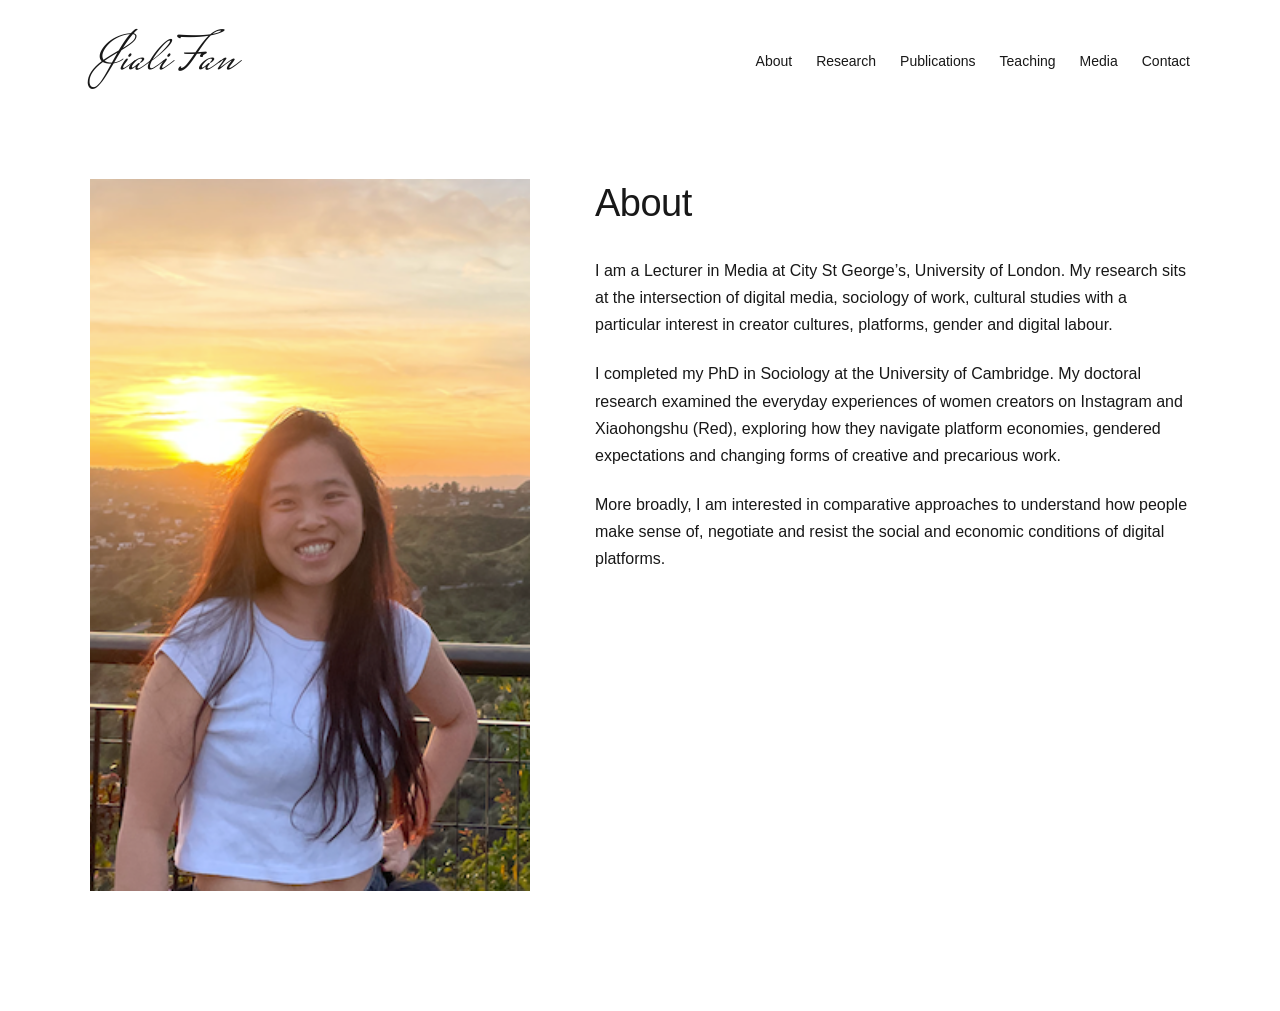
==== index.html @ 05d1b889 "Update index.html" ====
<!DOCTYPE html>
<html lang="en">
<head>
  <meta charset="UTF-8">
  <meta name="viewport" content="width=device-width, initial-scale=1.0">
  <title>Jiali Fan</title>
  <link rel="preconnect" href="https://fonts.googleapis.com">
<link rel="preconnect" href="https://fonts.gstatic.com" crossorigin>
<link href="https://fonts.googleapis.com/css2?family=Mrs+Saint+Delafield&display=swap" rel="stylesheet">
<link rel="stylesheet" href="styles.css">
</head>

<body>

   <header class="site-header">
    <a class="site-name" href="index.html">Jiali Fan</a>

    <nav>
      <a href="index.html">About</a>
      <a href="research.html">Research</a>
      <a href="publications.html">Publications</a>
      <a href="teaching.html">Teaching</a>
      <a href="media.html">Media</a>
      <a href="contact.html">Contact</a>
    </nav>
  </header>

  <main class="about-page">

  <section class="about-layout">

    <div class="about-photo">
      <img src="portrait.png" alt="Portrait of Jiali Fan">
    </div>

    <div class="about-text">

      <h1>About</h1>

      <p>
        I am a Lecturer in Media at City St George’s, University of London.
        My research sits at the intersection of digital media, sociology of work, cultural studies
        with a particular interest in creator cultures, platforms, gender and
        digital labour.
      </p>

      <p>
        I completed my PhD in Sociology at the University of Cambridge. My
        doctoral research examined the everyday experiences of women creators
        on Instagram and Xiaohongshu (Red), exploring how they navigate
        platform economies, gendered expectations and
        changing forms of creative and precarious work. 
      </p>

      <p>
        More broadly, I am interested in comparative approaches to understand how people make sense of, negotiate and
       resist the social and economic conditions of digital platforms.
      </p>


    </div>

  </section>

</main>

</body>
</html>
---- styles.css ----
@import url('https://fonts.googleapis.com/css2?family=Mrs+Saint+Delafield&display=swap');
* {
  box-sizing: border-box;
}

html {
  scroll-behavior: smooth;
}

body {
  margin: 0;
  background: #ffffff;
  color: #181818;
  font-family: "Helvetica Neue", Helvetica, Arial, sans-serif;
  font-size: 17px;
  line-height: 1.65;
}

.site-header {
  max-width: 1180px;
  margin: 0 auto;
  padding: 36px 40px 26px;
  display: flex;
  justify-content: space-between;
  align-items: center;
  gap: 40px;
}

.site-name {
  font-family: "Mrs Saint Delafield", cursive;
  font-size: 52px;
  font-style: normal;
  font-weight: 400;
  line-height: 1;
  text-decoration: none;
  color: #181818;
  white-space: nowrap;
}

nav {
  display: flex;
  gap: 24px;
  flex-wrap: wrap;
  justify-content: flex-end;
}

nav a {
  color: #181818;
  text-decoration: none;
  font-size: 14px;
}

nav a:hover {
  text-decoration: underline;
}
nav a {
  color: #181818;
  text-decoration: none;
  font-size: 14px;
}

nav a:hover {
  text-decoration: underline;
}

main {
  max-width: 1180px;
  margin: 0 auto;
  padding: 50px 40px 120px;
}

section {
  display: grid;
  grid-template-columns: 220px 1fr;
  gap: 60px;
  padding: 60px 0 80px;
  border-top: 1px solid #d8d8d8;
}

section h2 {
  margin: 0;
  font-size: 13px;
  font-weight: 500;
  text-transform: uppercase;
  letter-spacing: 1.3px;
}

section p {
  margin: 0;
  max-width: 720px;
  font-size: 20px;
  line-height: 1.6;
}

#about {
  padding-top: 90px;
}

#about p {
  font-size: 30px;
  line-height: 1.4;
  letter-spacing: -0.5px;
  max-width: 850px;
}

a {
  color: inherit;
}

@media (max-width: 750px) {
  header {
    padding: 30px 22px 20px;
    display: block;
  }

  header h1 {
    margin-bottom: 20px;
  }

  nav {
    gap: 14px 18px;
  }

  main {
    padding: 35px 22px 80px;
  }

  section {
    grid-template-columns: 1fr;
    gap: 25px;
    padding: 45px 0 60px;
  }

  #about {
    padding-top: 55px;
  }

  #about p {
    font-size: 25px;
  }

  section p {
    font-size: 18px;
  }
}
/* ABOUT / HOME PAGE */

.about-page {
  max-width: 1180px;
  margin: 0 auto;
  padding: 65px 40px 120px;
}

.about-layout {
  display: grid;
  grid-template-columns: 420px minmax(0, 1fr);
  gap: 70px;
  align-items: start;
  padding: 0;
  border-top: none;
}

.about-photo {
  width: 100%;
}

.about-photo img {
  width: 100%;
  height: auto;
  display: block;
}

.about-text {
  padding-top: 5px;
}

.about-text h1 {
  margin: 0 0 32px;
  font-size: 38px;
  line-height: 1;
  font-weight: 400;
  letter-spacing: -0.5px;
}

.about-text p {
  max-width: 620px;
  margin: 0 0 22px;
  font-size: 16px;
  line-height: 1.7;
}

.research-interests {
  margin-top: 48px;
  padding-top: 24px;
  border-top: 1px solid #d8d8d8;
}

.research-interests h2 {
  margin: 0 0 14px;
  font-size: 12px;
  font-weight: 500;
  text-transform: uppercase;
  letter-spacing: 1.4px;
}

.research-interests p {
  margin: 0;
  font-size: 15px;
  line-height: 1.7;
}


/* MOBILE */

@media (max-width: 800px) {

  .about-page {
    padding: 40px 22px 80px;
  }

  .about-layout {
    grid-template-columns: 1fr;
    gap: 42px;
  }

  .about-text h1 {
    font-size: 38px;
  }

  .about-text p {
    font-size: 16px;
  }
}
/* FINAL ABOUT PAGE LAYOUT */

.about-page .about-layout {
  display: grid !important;
  grid-template-columns: 40% 1fr !important;
  gap: 65px !important;
  align-items: start !important;
  padding: 0 !important;
  border: none !important;
}

.about-page .about-photo {
  width: 100% !important;
}

.about-page .about-photo img {
  width: 100% !important;
  max-width: none !important;
  height: auto !important;
  display: block !important;
}

.about-page .about-text {
  padding: 0 !important;
}

.about-page .about-text h1 {
  margin: 4px 0 32px !important;
  font-size: 38px !important;
  font-weight: 400 !important;
  line-height: 1.1 !important;
}

.about-page .about-text p {
  max-width: 600px !important;
  margin: 0 0 22px !important;
  font-size: 16px !important;
  line-height: 1.7 !important;
}
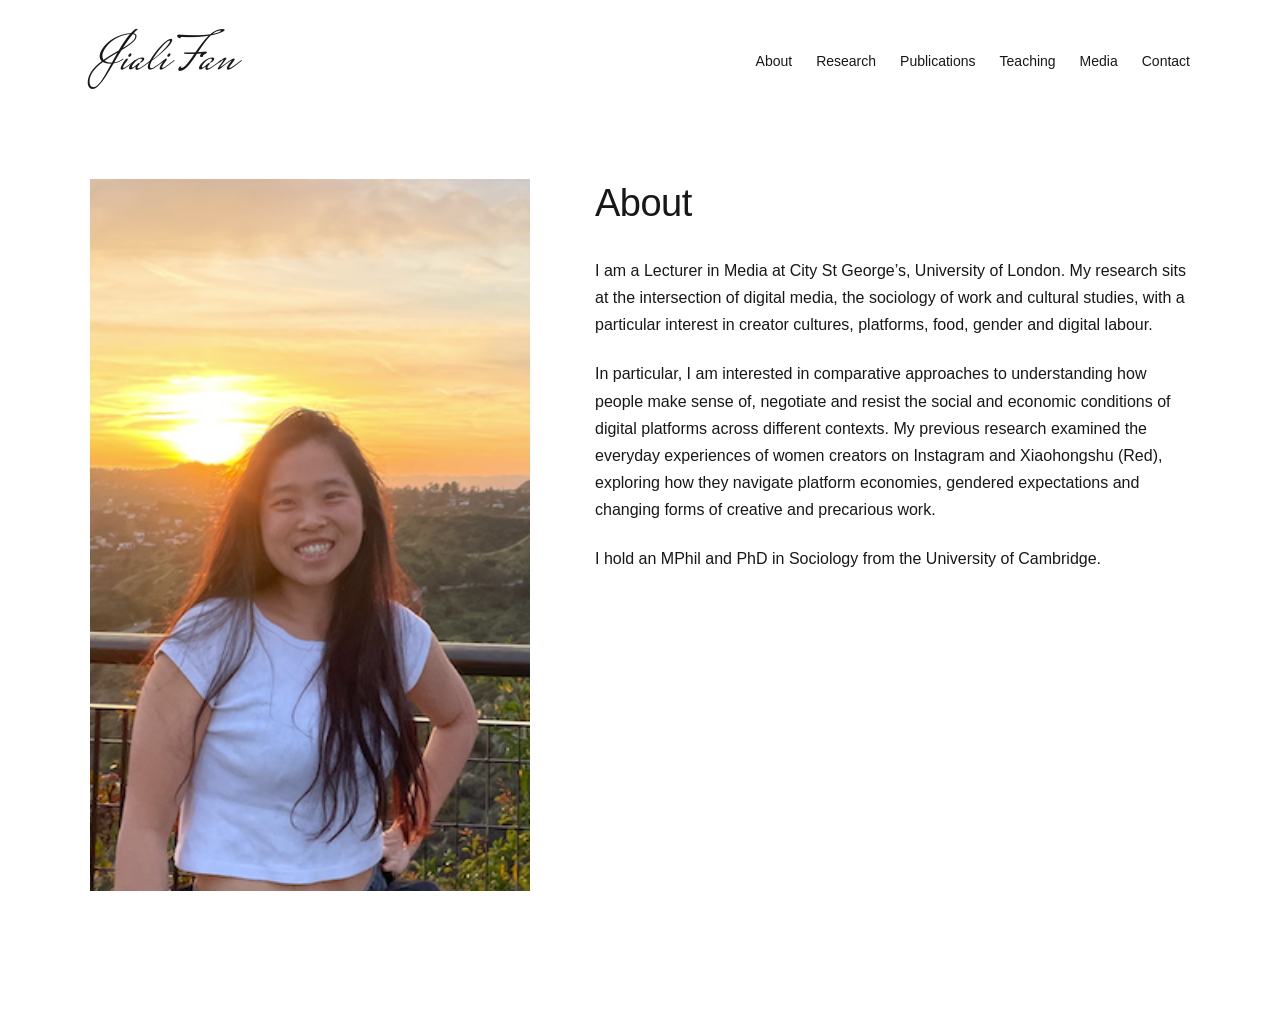
==== commit e2214be8: "Update index.html" ====
--- a/index.html
+++ b/index.html
@@ -39,22 +39,20 @@
 
       <p>
         I am a Lecturer in Media at City St George’s, University of London.
-        My research sits at the intersection of digital media, sociology of work, cultural studies
-        with a particular interest in creator cultures, platforms, gender and
+        My research sits at the intersection of digital media, the sociology of work and cultural studies,
+        with a particular interest in creator cultures, platforms, food, gender and
         digital labour.
       </p>
 
       <p>
-        I completed my PhD in Sociology at the University of Cambridge. My
-        doctoral research examined the everyday experiences of women creators
+        In particular, I am interested in comparative approaches to understanding how people make sense of, negotiate and
+       resist the social and economic conditions of digital platforms across different contexts. My previous research examined the everyday experiences of women creators
         on Instagram and Xiaohongshu (Red), exploring how they navigate
-        platform economies, gendered expectations and
-        changing forms of creative and precarious work. 
+        platform economies, gendered expectations and changing forms of creative and precarious work. 
       </p>
 
       <p>
-        More broadly, I am interested in comparative approaches to understand how people make sense of, negotiate and
-       resist the social and economic conditions of digital platforms.
+        I hold an MPhil and PhD in Sociology from the University of Cambridge.
       </p>
 
 
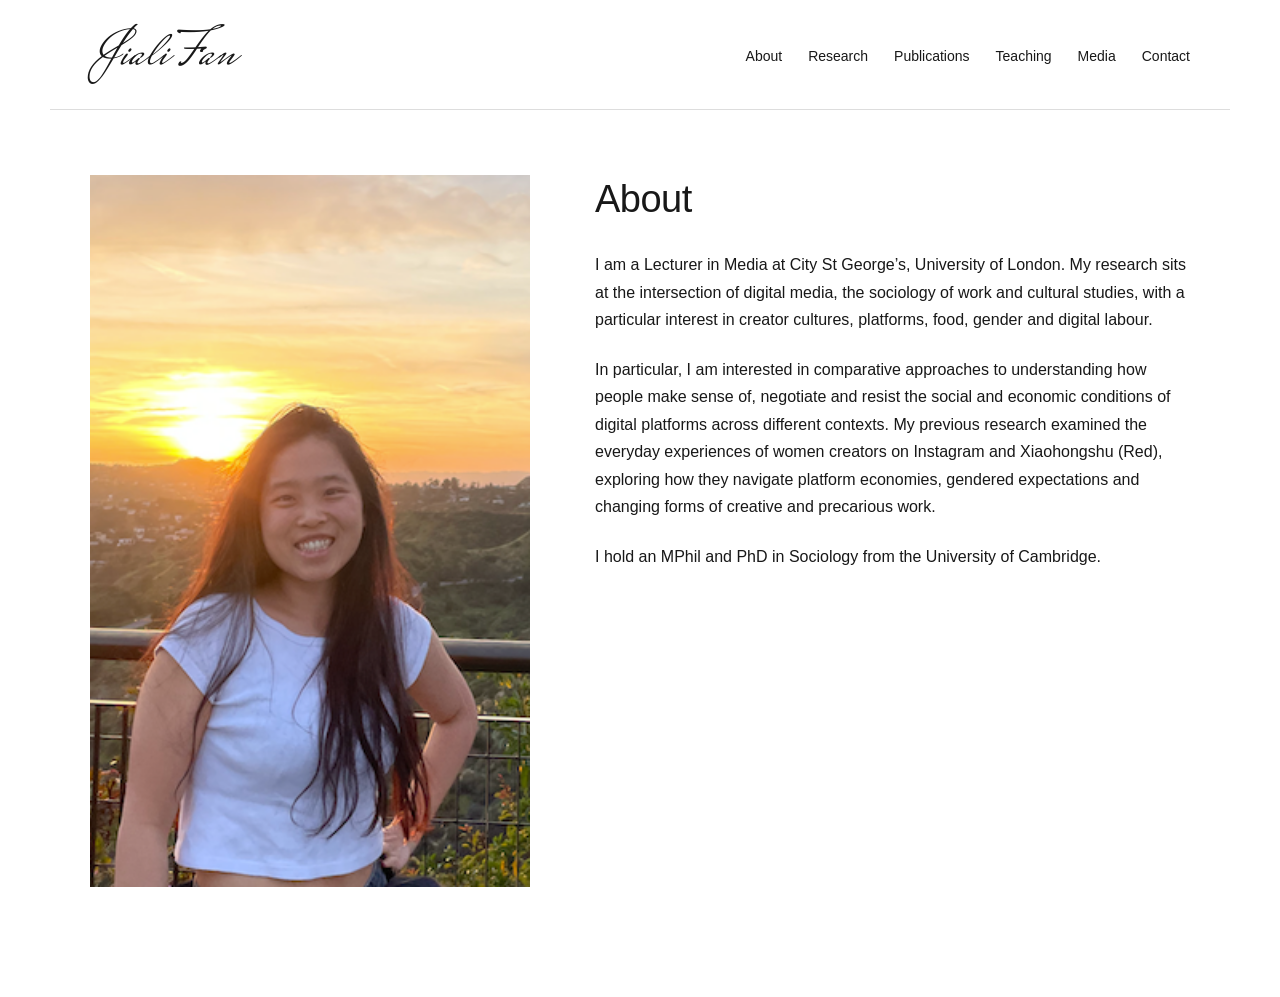
==== commit cde24f6d: "Update index.html" ====
--- a/index.html
+++ b/index.html
@@ -16,7 +16,7 @@
     <a class="site-name" href="index.html">Jiali Fan</a>
 
     <nav>
-      <a href="index.html">About</a>
+      <a href="index.html" class="active">About</a>
       <a href="research.html">Research</a>
       <a href="publications.html">Publications</a>
       <a href="teaching.html">Teaching</a>
--- a/styles.css
+++ b/styles.css
@@ -1,4 +1,9 @@
 @import url('https://fonts.googleapis.com/css2?family=Mrs+Saint+Delafield&display=swap');
+
+/* =========================
+   GLOBAL
+========================= */
+
 * {
   box-sizing: border-box;
 }
@@ -12,18 +17,30 @@
   background: #ffffff;
   color: #181818;
   font-family: "Helvetica Neue", Helvetica, Arial, sans-serif;
-  font-size: 17px;
-  line-height: 1.65;
-}
+  font-size: 16px;
+  line-height: 1.6;
+}
+
+a {
+  color: inherit;
+}
+
+
+/* =========================
+   HEADER
+========================= */
 
 .site-header {
   max-width: 1180px;
   margin: 0 auto;
-  padding: 36px 40px 26px;
+  padding: 28px 40px 24px;
+
   display: flex;
   justify-content: space-between;
   align-items: center;
   gap: 40px;
+
+  border-bottom: 1px solid #dddddd;
 }
 
 .site-name {
@@ -31,137 +48,44 @@
   font-size: 52px;
   font-style: normal;
   font-weight: 400;
-  line-height: 1;
+  line-height: 1.1;
+
   text-decoration: none;
-  color: #181818;
   white-space: nowrap;
 }
 
 nav {
   display: flex;
-  gap: 24px;
+  align-items: center;
+  gap: 26px;
   flex-wrap: wrap;
-  justify-content: flex-end;
 }
 
 nav a {
-  color: #181818;
+  font-size: 14px;
   text-decoration: none;
-  font-size: 14px;
 }
 
 nav a:hover {
   text-decoration: underline;
 }
-nav a {
-  color: #181818;
-  text-decoration: none;
-  font-size: 14px;
-}
-
-nav a:hover {
-  text-decoration: underline;
-}
-
-main {
-  max-width: 1180px;
-  margin: 0 auto;
-  padding: 50px 40px 120px;
-}
-
-section {
-  display: grid;
-  grid-template-columns: 220px 1fr;
-  gap: 60px;
-  padding: 60px 0 80px;
-  border-top: 1px solid #d8d8d8;
-}
-
-section h2 {
-  margin: 0;
-  font-size: 13px;
-  font-weight: 500;
-  text-transform: uppercase;
-  letter-spacing: 1.3px;
-}
-
-section p {
-  margin: 0;
-  max-width: 720px;
-  font-size: 20px;
-  line-height: 1.6;
-}
-
-#about {
-  padding-top: 90px;
-}
-
-#about p {
-  font-size: 30px;
-  line-height: 1.4;
-  letter-spacing: -0.5px;
-  max-width: 850px;
-}
-
-a {
-  color: inherit;
-}
-
-@media (max-width: 750px) {
-  header {
-    padding: 30px 22px 20px;
-    display: block;
-  }
-
-  header h1 {
-    margin-bottom: 20px;
-  }
-
-  nav {
-    gap: 14px 18px;
-  }
-
-  main {
-    padding: 35px 22px 80px;
-  }
-
-  section {
-    grid-template-columns: 1fr;
-    gap: 25px;
-    padding: 45px 0 60px;
-  }
-
-  #about {
-    padding-top: 55px;
-  }
-
-  #about p {
-    font-size: 25px;
-  }
-
-  section p {
-    font-size: 18px;
-  }
-}
-/* ABOUT / HOME PAGE */
+
+
+/* =========================
+   ABOUT / HOME
+========================= */
 
 .about-page {
   max-width: 1180px;
   margin: 0 auto;
-  padding: 65px 40px 120px;
+  padding: 65px 40px 110px;
 }
 
 .about-layout {
   display: grid;
-  grid-template-columns: 420px minmax(0, 1fr);
-  gap: 70px;
+  grid-template-columns: 40% 1fr;
+  gap: 65px;
   align-items: start;
-  padding: 0;
-  border-top: none;
-}
-
-.about-photo {
-  width: 100%;
 }
 
 .about-photo img {
@@ -171,42 +95,338 @@
 }
 
 .about-text {
-  padding-top: 5px;
+  padding-top: 4px;
 }
 
 .about-text h1 {
-  margin: 0 0 32px;
+  margin: 0 0 30px;
+
   font-size: 38px;
-  line-height: 1;
-  font-weight: 400;
+  font-weight: 400;
+  line-height: 1.1;
   letter-spacing: -0.5px;
 }
 
 .about-text p {
-  max-width: 620px;
+  max-width: 610px;
   margin: 0 0 22px;
+
   font-size: 16px;
-  line-height: 1.7;
-}
-
-.research-interests {
-  margin-top: 48px;
-  padding-top: 24px;
-  border-top: 1px solid #d8d8d8;
-}
-
-.research-interests h2 {
-  margin: 0 0 14px;
-  font-size: 12px;
-  font-weight: 500;
-  text-transform: uppercase;
-  letter-spacing: 1.4px;
-}
-
-.research-interests p {
-  margin: 0;
+  line-height: 1.72;
+}
+
+
+/* =========================
+   RESEARCH
+========================= */
+
+.research-page {
+  max-width: 1180px;
+  margin: 0 auto;
+  padding: 65px 40px 110px;
+}
+.research-page-title {
+  margin: 0 0 36px;
+  font-family: Georgia, "Times New Roman", serif;
+  font-size: 34px;
+  font-weight: 400;
+  line-height: 1.15;
+  letter-spacing: -0.5px;
+}
+
+.research-grid {
+  display: grid;
+  grid-template-columns: repeat(2, 1fr);
+  gap: 22px;
+}
+
+.research-card {
+  min-height: 300px;
+  padding: 34px 36px;
+
+  background: #f7f6f2;
+  border: none;
+
+  position: relative;
+
+  display: flex;
+  flex-direction: column;
+
+  transition: background 0.2s ease;
+}
+
+.research-card:hover {
+  background: #f1efe9;
+}
+
+.research-card h2 {
+  margin: 0;
+  padding-right: 0;
+
+  max-width: 360px;
+
+  font-family: Georgia, "Times New Roman", serif;
+  font-size: 27px;
+  font-weight: 400;
+  line-height: 1.18;
+  letter-spacing: -0.4px;
+}
+
+.research-card p {
+  margin: auto 0 0;
+  max-width: 420px;
+
+  font-size: 14px;
+  line-height: 1.72;
+  color: #444444;
+}
+
+
+/* =========================
+   MOBILE
+========================= */
+
+@media (max-width: 800px) {
+
+  .site-header {
+    padding: 24px 22px 20px;
+    display: block;
+  }
+
+  .site-name {
+    display: inline-block;
+    margin-bottom: 18px;
+    font-size: 46px;
+  }
+
+  nav {
+    gap: 12px 18px;
+  }
+
+  .about-page,
+  .research-page {
+    padding: 42px 22px 80px;
+  }
+
+  .about-layout {
+    grid-template-columns: 1fr;
+    gap: 38px;
+  }
+
+  .about-text h1 {
+    font-size: 34px;
+  }
+
+  .research-grid {
+    grid-template-columns: 1fr;
+    gap: 18px;
+  }
+
+  .research-card {
+    min-height: 260px;
+    padding: 30px;
+  }
+
+  .research-card h2 {
+    font-size: 24px;
+    padding-right: 0;
+  }
+
+  .research-card::after {
+    top: 31px;
+    right: 30px;
+  }
+}
+/* =========================
+   PUBLICATIONS
+========================= */
+
+.publications-page {
+  max-width: 1180px;
+  margin: 0 auto;
+  padding: 65px 40px 110px;
+}
+
+.page-title {
+  margin: 0 0 45px;
+
+  font-family: Georgia, "Times New Roman", serif;
+  font-size: 34px;
+  font-weight: 400;
+  line-height: 1.15;
+  letter-spacing: -0.5px;
+}
+
+.publication-list {
+  border-top: 1px solid #dddddd;
+}
+
+.publication-item {
+  display: grid;
+  grid-template-columns: 110px 1fr;
+  gap: 45px;
+
+  padding: 28px 0 32px;
+  border-bottom: 1px solid #dddddd;
+}
+
+.publication-year {
+  font-size: 14px;
+  color: #666666;
+}
+
+.publication-details h2 {
+  margin: 0 0 8px;
+
+  font-family: Georgia, "Times New Roman", serif;
+  font-size: 20px;
+  font-weight: 400;
+  line-height: 1.35;
+}
+
+.publication-meta {
+  margin: 0;
+  font-size: 14px;
+  line-height: 1.6;
+  color: #555555;
+}
+
+
+/* MOBILE */
+
+@media (max-width: 800px) {
+
+  .publications-page {
+    padding: 42px 22px 80px;
+  }
+
+  .page-title {
+    font-size: 30px;
+    margin-bottom: 34px;
+  }
+
+  .publication-item {
+    grid-template-columns: 1fr;
+    gap: 8px;
+    padding: 24px 0 28px;
+  }
+
+  .publication-details h2 {
+    font-size: 19px;
+  }
+}
+/* =========================
+   PUBLICATIONS PAGE
+========================= */
+
+.publications-page {
+  max-width: 1180px;
+  margin: 0 auto;
+  padding: 65px 40px 110px;
+}
+
+.page-title {
+  margin: 0 0 40px;
+
+  font-family: Georgia, "Times New Roman", serif;
+  font-size: 34px;
+  font-weight: 400;
+  line-height: 1.15;
+  letter-spacing: -0.5px;
+}
+
+.publication-list {
+  width: 100%;
+  border-top: 1px solid #dddddd;
+}
+
+.publication-item {
+  display: grid;
+  grid-template-columns: 90px minmax(0, 1fr);
+  gap: 45px;
+
+  padding: 30px 0;
+  border-bottom: 1px solid #dddddd;
+}
+
+.publication-year {
+  font-size: 14px;
+  color: #666666;
+  padding-top: 3px;
+}
+
+.publication-details h2 {
+  margin: 0 0 8px;
+
+  font-family: Georgia, "Times New Roman", serif;
+  font-size: 20px;
+  font-weight: 400;
+  line-height: 1.35;
+}
+
+.publication-meta {
+  margin: 0;
+  font-size: 14px;
+  line-height: 1.6;
+  color: #555555;
+}
+
+@media (max-width: 800px) {
+
+  .publications-page {
+    padding: 42px 22px 80px;
+  }
+
+  .page-title {
+    font-size: 30px;
+    margin-bottom: 32px;
+  }
+
+  .publication-item {
+    grid-template-columns: 1fr;
+    gap: 8px;
+    padding: 25px 0;
+  }
+}
+/* =========================
+   TEACHING PAGE
+========================= */
+
+.teaching-page {
+  max-width: 1180px;
+  margin: 0 auto;
+  padding: 65px 40px 110px;
+}
+
+.teaching-list {
+  border-top: 1px solid #dddddd;
+}
+
+.teaching-item {
+  display: grid;
+  grid-template-columns: 220px minmax(0, 1fr);
+  gap: 55px;
+
+  padding: 34px 0 38px;
+  border-bottom: 1px solid #dddddd;
+}
+
+.teaching-item h2 {
+  margin: 0;
+
+  font-family: Georgia, "Times New Roman", serif;
+  font-size: 20px;
+  font-weight: 400;
+  line-height: 1.35;
+}
+
+.teaching-item p {
+  margin: 0;
+  max-width: 650px;
+
   font-size: 15px;
   line-height: 1.7;
+  color: #444444;
 }
 
 
@@ -214,59 +434,330 @@
 
 @media (max-width: 800px) {
 
-  .about-page {
-    padding: 40px 22px 80px;
-  }
-
-  .about-layout {
+  .teaching-page {
+    padding: 42px 22px 80px;
+  }
+
+  .teaching-item {
     grid-template-columns: 1fr;
-    gap: 42px;
-  }
-
-  .about-text h1 {
-    font-size: 38px;
-  }
-
-  .about-text p {
-    font-size: 16px;
-  }
-}
-/* FINAL ABOUT PAGE LAYOUT */
-
-.about-page .about-layout {
-  display: grid !important;
-  grid-template-columns: 40% 1fr !important;
-  gap: 65px !important;
-  align-items: start !important;
-  padding: 0 !important;
-  border: none !important;
-}
-
-.about-page .about-photo {
-  width: 100% !important;
-}
-
-.about-page .about-photo img {
-  width: 100% !important;
-  max-width: none !important;
-  height: auto !important;
-  display: block !important;
-}
-
-.about-page .about-text {
-  padding: 0 !important;
-}
-
-.about-page .about-text h1 {
-  margin: 4px 0 32px !important;
-  font-size: 38px !important;
-  font-weight: 400 !important;
-  line-height: 1.1 !important;
-}
-
-.about-page .about-text p {
-  max-width: 600px !important;
-  margin: 0 0 22px !important;
-  font-size: 16px !important;
-  line-height: 1.7 !important;
-}
+    gap: 12px;
+    padding: 28px 0 32px;
+  }
+}
+/* =========================
+   MEDIA PAGE
+========================= */
+
+.media-page {
+  max-width: 1180px;
+  margin: 0 auto;
+  padding: 65px 40px 110px;
+}
+
+.media-section {
+  margin-top: 55px;
+}
+
+.media-section:first-of-type {
+  margin-top: 0;
+}
+
+.media-section-title {
+  margin: 0 0 28px;
+  padding-bottom: 15px;
+
+  border-bottom: 1px solid #dddddd;
+
+  font-family: Georgia, "Times New Roman", serif;
+  font-size: 23px;
+  font-weight: 400;
+  line-height: 1.3;
+}
+
+
+/* MEDIA & COMMENTARY */
+
+.commentary-grid {
+  display: grid;
+  grid-template-columns: repeat(3, 1fr);
+  gap: 35px;
+}
+
+.commentary-card {
+  min-height: 285px;
+
+  display: flex;
+  flex-direction: column;
+}
+
+.media-label {
+  margin: 0 0 16px;
+
+  font-size: 12px;
+  line-height: 1.5;
+  text-transform: uppercase;
+  letter-spacing: 0.7px;
+  color: #777777;
+}
+
+.commentary-card h3,
+.engagement-card h3 {
+  margin: 0 0 17px;
+
+  font-family: Georgia, "Times New Roman", serif;
+  font-size: 20px;
+  font-weight: 400;
+  line-height: 1.35;
+}
+
+.commentary-card h3 a {
+  color: inherit;
+  text-decoration: none;
+}
+
+.commentary-card h3 a:hover {
+  text-decoration: underline;
+  text-decoration-thickness: 1px;
+  text-underline-offset: 4px;
+}
+
+.commentary-card p:not(.media-label) {
+  margin: 0 0 20px;
+
+  font-size: 14px;
+  line-height: 1.7;
+  color: #444444;
+}
+
+.media-link {
+  margin-top: auto;
+
+  width: fit-content;
+
+  font-size: 13px;
+  color: #181818;
+  text-decoration: none;
+}
+
+.media-link:hover {
+  text-decoration: underline;
+  text-underline-offset: 4px;
+}
+
+.muted-link {
+  color: #888888;
+}
+
+
+/* TALKS & PUBLIC ENGAGEMENT */
+
+.public-engagement {
+  margin-top: 85px;
+}
+
+.engagement-grid {
+  display: grid;
+  grid-template-columns: repeat(3, 1fr);
+  gap: 28px;
+}
+
+.engagement-card {
+  display: flex;
+  flex-direction: column;
+}
+
+.engagement-card img {
+  width: 100%;
+  height: 230px;
+
+  display: block;
+  object-fit: cover;
+
+  margin-bottom: 23px;
+}
+
+.engagement-text {
+  padding-right: 8px;
+}
+
+.engagement-card p:not(.media-label) {
+  margin: 0;
+
+  font-size: 14px;
+  line-height: 1.7;
+  color: #444444;
+}
+
+
+/* =========================
+   MEDIA — TABLET
+========================= */
+
+@media (max-width: 950px) {
+
+  .commentary-grid {
+    grid-template-columns: 1fr 1fr;
+  }
+
+  .engagement-grid {
+    grid-template-columns: 1fr 1fr;
+  }
+}
+
+
+/* =========================
+   MEDIA — MOBILE
+========================= */
+
+@media (max-width: 800px) {
+
+  .media-page {
+    padding: 42px 22px 80px;
+  }
+
+  .media-section {
+    margin-top: 45px;
+  }
+
+  .public-engagement {
+    margin-top: 65px;
+  }
+
+  .commentary-grid,
+  .engagement-grid {
+    grid-template-columns: 1fr;
+  }
+
+  .commentary-card {
+    min-height: auto;
+    padding-bottom: 30px;
+    border-bottom: 1px solid #eeeeee;
+  }
+
+  .media-link {
+    margin-top: 10px;
+  }
+
+  .engagement-card {
+    margin-bottom: 25px;
+  }
+
+  .engagement-card img {
+    height: auto;
+  }
+}
+/* =========================
+   CONTACT PAGE
+========================= */
+
+.contact-page {
+  max-width: 1180px;
+  margin: 0 auto;
+  padding: 65px 40px 110px;
+}
+
+.contact-content {
+  max-width: 650px;
+  padding-top: 10px;
+  border-top: 1px solid #dddddd;
+}
+
+.contact-content p {
+  margin: 0;
+  padding: 26px 0;
+  border-bottom: 1px solid #dddddd;
+
+  font-size: 15px;
+  line-height: 1.7;
+  color: #333333;
+}
+
+.contact-content strong {
+  font-weight: 500;
+}
+
+
+/* MOBILE */
+
+@media (max-width: 800px) {
+
+  .contact-page {
+    padding: 42px 22px 80px;
+  }
+}
+.publication-details h2 a {
+  color: inherit;
+  text-decoration: none;
+}
+
+.publication-details h2 a:hover {
+  text-decoration: underline;
+  text-decoration-thickness: 1px;
+  text-underline-offset: 4px;
+}
+.teaching-modules {
+  margin: 18px 0 0;
+  padding: 0;
+  list-style: none;
+}
+
+.teaching-modules li {
+  margin: 0;
+  padding: 9px 0;
+  border-bottom: 1px solid #eeeeee;
+
+  font-size: 15px;
+  line-height: 1.6;
+}
+
+.teaching-modules li:last-child {
+  border-bottom: none;
+}
+.contact-content a {
+  color: inherit;
+  text-decoration: none;
+}
+
+.contact-content a:hover {
+  text-decoration: underline;
+  text-underline-offset: 4px;
+}
+.profile-links a {
+  display: inline-flex;
+  align-items: center;
+  gap: 8px;
+
+  margin-top: 10px;
+
+  color: inherit;
+  text-decoration: none;
+}
+
+.profile-links a:hover {
+  text-decoration: underline;
+  text-underline-offset: 4px;
+}
+
+.profile-links img {
+  width: 17px;
+  height: 17px;
+  object-fit: contain;
+}
+.linkedin-icon {
+  width: 17px;
+  height: 17px;
+
+  display: inline-flex;
+  align-items: center;
+  justify-content: center;
+
+  background: #0a66c2;
+  color: white;
+
+  font-family: Arial, sans-serif;
+  font-size: 11px;
+  font-weight: bold;
+  line-height: 1;
+
+  border-radius: 2px;
+}
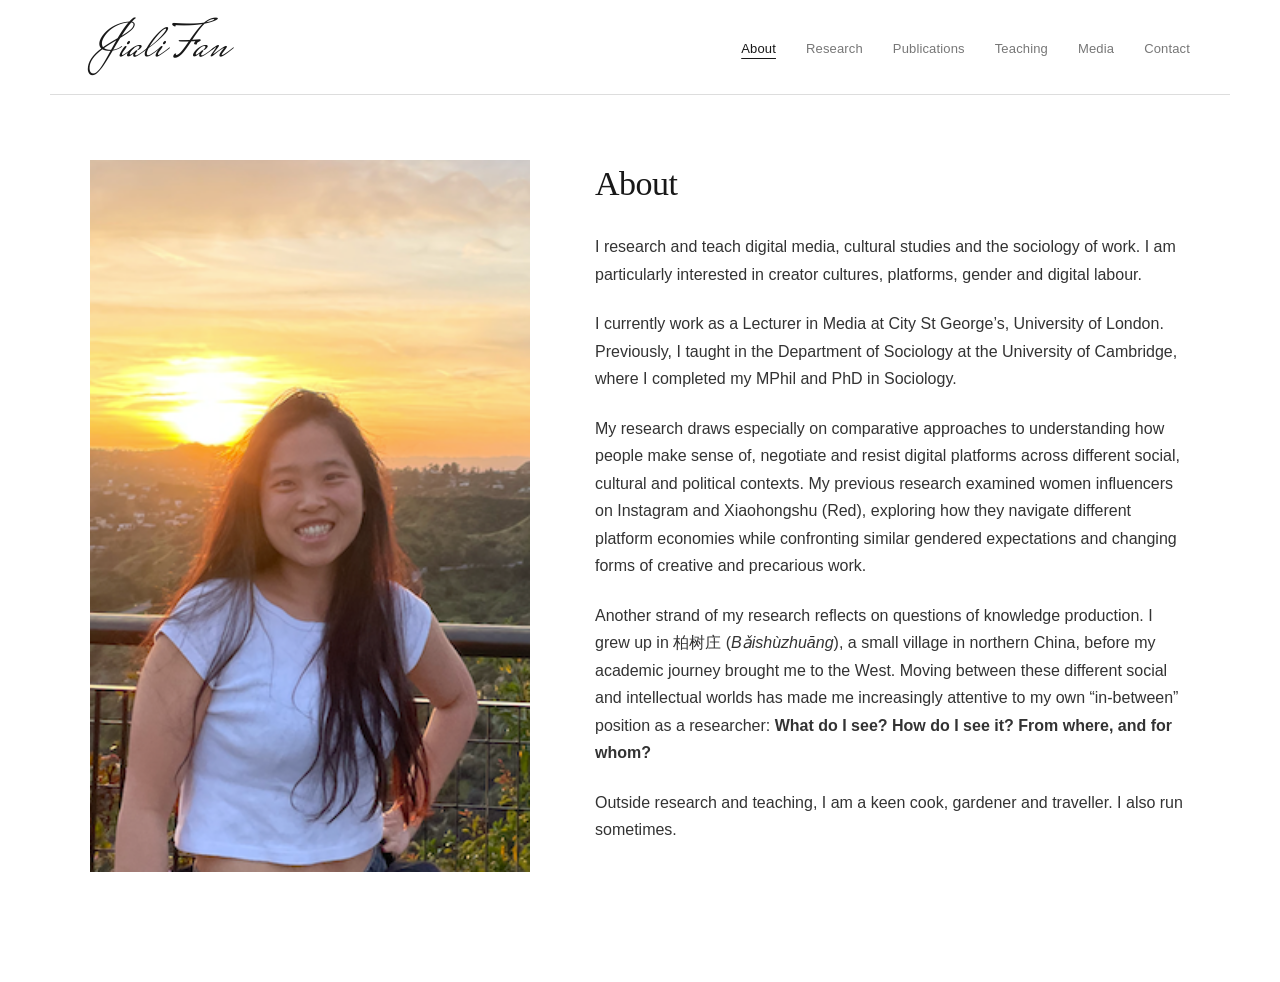
==== commit 1ac22f12: "Update index.html" ====
--- a/index.html
+++ b/index.html
@@ -35,28 +35,43 @@
 
     <div class="about-text">
 
-      <h1>About</h1>
+  <h1>About</h1>
 
-      <p>
-        I am a Lecturer in Media at City St George’s, University of London.
-        My research sits at the intersection of digital media, the sociology of work and cultural studies,
-        with a particular interest in creator cultures, platforms, food, gender and
-        digital labour.
-      </p>
+  <p>
+    I research and teach digital media, cultural studies and the sociology of work.
+    I am particularly interested in creator cultures, platforms, gender and digital labour.
+  </p>
 
-      <p>
-        In particular, I am interested in comparative approaches to understanding how people make sense of, negotiate and
-       resist the social and economic conditions of digital platforms across different contexts. My previous research examined the everyday experiences of women creators
-        on Instagram and Xiaohongshu (Red), exploring how they navigate
-        platform economies, gendered expectations and changing forms of creative and precarious work. 
-      </p>
+  <p>
+    I currently work as a Lecturer in Media at City St George’s, University of London.
+    Previously, I taught in the Department of Sociology at the University of Cambridge,
+    where I completed my MPhil and PhD in Sociology.
+  </p>
 
-      <p>
-        I hold an MPhil and PhD in Sociology from the University of Cambridge.
-      </p>
+  <p>
+    My research draws especially on comparative approaches to understanding how people
+    make sense of, negotiate and resist digital platforms across different social,
+    cultural and political contexts. My previous research examined women influencers
+    on Instagram and Xiaohongshu (Red), exploring how they navigate different platform
+    economies while confronting similar gendered expectations and changing forms of
+    creative and precarious work.
+  </p>
 
+  <p>
+    Another strand of my research reflects on questions of knowledge production.
+    I grew up in 柏树庄 (<em>Bǎishùzhuāng</em>), a small village in northern China,
+    before my academic journey brought me to the West. Moving between these different
+    social and intellectual worlds has made me increasingly attentive to my own
+    “in-between” position as a researcher:
+    <strong>What do I see? How do I see it? From where, and for whom?</strong>
+  </p>
 
-    </div>
+  <p>
+    Outside research and teaching, I am a keen cook, gardener and traveller.
+    I also run sometimes.
+  </p>
+
+</div>
 
   </section>
 
--- a/styles.css
+++ b/styles.css
@@ -33,7 +33,7 @@
 .site-header {
   max-width: 1180px;
   margin: 0 auto;
-  padding: 28px 40px 24px;
+  padding: 24px 40px 20px;
 
   display: flex;
   justify-content: space-between;
@@ -45,10 +45,10 @@
 
 .site-name {
   font-family: "Mrs Saint Delafield", cursive;
-  font-size: 52px;
+  font-size: 50px;
   font-style: normal;
   font-weight: 400;
-  line-height: 1.1;
+  line-height: 1;
 
   text-decoration: none;
   white-space: nowrap;
@@ -57,17 +57,28 @@
 nav {
   display: flex;
   align-items: center;
-  gap: 26px;
+  gap: 30px;
   flex-wrap: wrap;
 }
 
 nav a {
-  font-size: 14px;
+  font-size: 13px;
+  font-weight: 400;
+  letter-spacing: 0.15px;
   text-decoration: none;
+  color: #777777;
+
+  transition: color 0.2s ease;
 }
 
 nav a:hover {
-  text-decoration: underline;
+  color: #181818;
+  text-decoration: none;
+}
+
+nav a.active {
+  color: #181818;
+  font-weight: 500;
 }
 
 
@@ -101,20 +112,21 @@
 .about-text h1 {
   margin: 0 0 30px;
 
-  font-size: 38px;
-  font-weight: 400;
-  line-height: 1.1;
+  font-family: Georgia, "Times New Roman", serif;
+  font-size: 34px;
+  font-weight: 400;
+  line-height: 1.15;
   letter-spacing: -0.5px;
 }
 
 .about-text p {
-  max-width: 610px;
+  max-width: 600px;
   margin: 0 0 22px;
 
   font-size: 16px;
   line-height: 1.72;
-}
-
+  color: #333333;
+}
 
 /* =========================
    RESEARCH
@@ -125,8 +137,10 @@
   margin: 0 auto;
   padding: 65px 40px 110px;
 }
+
 .research-page-title {
-  margin: 0 0 36px;
+  margin: 0 0 40px;
+
   font-family: Georgia, "Times New Roman", serif;
   font-size: 34px;
   font-weight: 400;
@@ -137,106 +151,75 @@
 .research-grid {
   display: grid;
   grid-template-columns: repeat(2, 1fr);
-  gap: 22px;
+  gap: 18px;
 }
 
 .research-card {
-  min-height: 300px;
+  min-height: 260px;
   padding: 34px 36px;
 
   background: #f7f6f2;
-  border: none;
-
-  position: relative;
 
   display: flex;
   flex-direction: column;
-
-  transition: background 0.2s ease;
+  justify-content: space-between;
+
+  transition:
+    background 0.25s ease,
+    transform 0.25s ease;
 }
 
 .research-card:hover {
-  background: #f1efe9;
+  background: #f2f0eb;
+  transform: translateY(-2px);
 }
 
 .research-card h2 {
-  margin: 0;
-  padding-right: 0;
-
-  max-width: 360px;
-
-  font-family: Georgia, "Times New Roman", serif;
-  font-size: 27px;
-  font-weight: 400;
-  line-height: 1.18;
+  max-width: 370px;
+  margin: 0 0 35px;
+
+  font-family: Georgia, "Times New Roman", serif;
+  font-size: 26px;
+  font-weight: 400;
+  line-height: 1.2;
   letter-spacing: -0.4px;
 }
 
 .research-card p {
-  margin: auto 0 0;
   max-width: 420px;
+  margin: 0;
 
   font-size: 14px;
   line-height: 1.72;
-  color: #444444;
-}
-
-
-/* =========================
-   MOBILE
-========================= */
+  color: #4a4a4a;
+}
+
+
+/* MOBILE */
 
 @media (max-width: 800px) {
 
-  .site-header {
-    padding: 24px 22px 20px;
-    display: block;
-  }
-
-  .site-name {
-    display: inline-block;
-    margin-bottom: 18px;
-    font-size: 46px;
-  }
-
-  nav {
-    gap: 12px 18px;
-  }
-
-  .about-page,
   .research-page {
     padding: 42px 22px 80px;
   }
 
-  .about-layout {
-    grid-template-columns: 1fr;
-    gap: 38px;
-  }
-
-  .about-text h1 {
-    font-size: 34px;
-  }
-
   .research-grid {
     grid-template-columns: 1fr;
-    gap: 18px;
+    gap: 16px;
   }
 
   .research-card {
-    min-height: 260px;
+    min-height: 230px;
     padding: 30px;
   }
 
   .research-card h2 {
     font-size: 24px;
-    padding-right: 0;
-  }
-
-  .research-card::after {
-    top: 31px;
-    right: 30px;
-  }
-}
+    margin-bottom: 28px;
+  }
+}
+
+
 /* =========================
    PUBLICATIONS
 ========================= */
@@ -248,7 +231,7 @@
 }
 
 .page-title {
-  margin: 0 0 45px;
+  margin: 0 0 40px;
 
   font-family: Georgia, "Times New Roman", serif;
   font-size: 34px;
@@ -761,3 +744,8 @@
 
   border-radius: 2px;
 }
+nav a.active {
+  text-decoration: underline;
+  text-underline-offset: 5px;
+  text-decoration-thickness: 1px;
+}
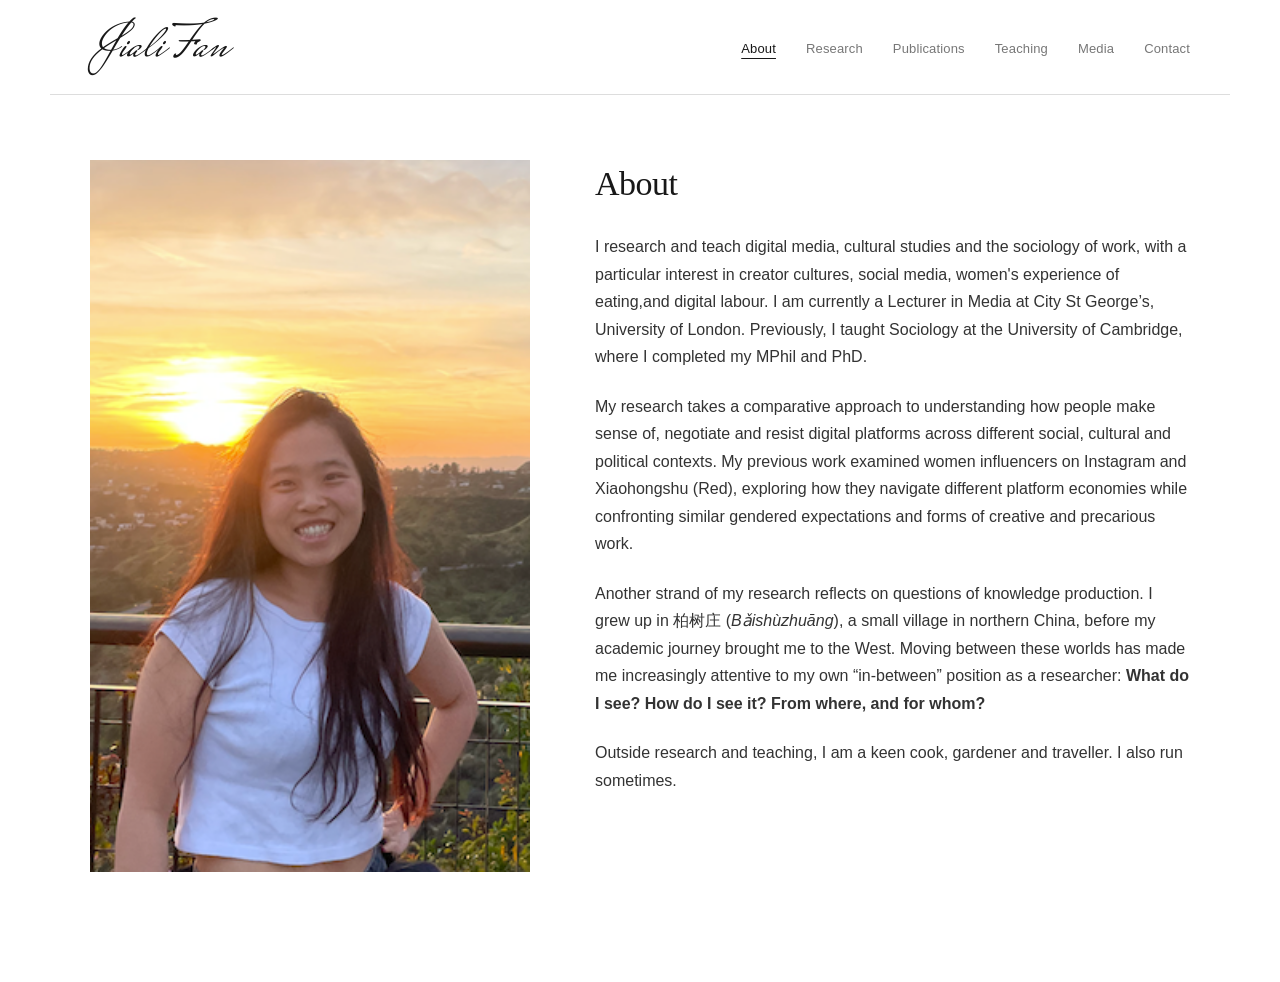
==== commit 84fa4267: "Update index.html" ====
--- a/index.html
+++ b/index.html
@@ -38,31 +38,27 @@
   <h1>About</h1>
 
   <p>
-    I research and teach digital media, cultural studies and the sociology of work.
-    I am particularly interested in creator cultures, platforms, gender and digital labour.
+    I research and teach digital media, cultural studies and the sociology of work,
+    with a particular interest in creator cultures, social media, women's experience of eating,and digital labour.
+    I am currently a Lecturer in Media at City St George’s, University of London.
+    Previously, I taught Sociology at the University of Cambridge, where I completed
+    my MPhil and PhD.
   </p>
 
   <p>
-    I currently work as a Lecturer in Media at City St George’s, University of London.
-    Previously, I taught in the Department of Sociology at the University of Cambridge,
-    where I completed my MPhil and PhD in Sociology.
-  </p>
-
-  <p>
-    My research draws especially on comparative approaches to understanding how people
-    make sense of, negotiate and resist digital platforms across different social,
-    cultural and political contexts. My previous research examined women influencers
-    on Instagram and Xiaohongshu (Red), exploring how they navigate different platform
-    economies while confronting similar gendered expectations and changing forms of
-    creative and precarious work.
+    My research takes a comparative approach to understanding how people make sense of, 
+    negotiate and resist digital platforms across different social, cultural and political contexts. 
+    My previous work examined women influencers on Instagram
+    and Xiaohongshu (Red), exploring how they navigate different platform economies
+    while confronting similar gendered expectations and forms of creative and
+    precarious work.
   </p>
 
   <p>
     Another strand of my research reflects on questions of knowledge production.
     I grew up in 柏树庄 (<em>Bǎishùzhuāng</em>), a small village in northern China,
-    before my academic journey brought me to the West. Moving between these different
-    social and intellectual worlds has made me increasingly attentive to my own
-    “in-between” position as a researcher:
+    before my academic journey brought me to the West. Moving between these worlds
+    has made me increasingly attentive to my own “in-between” position as a researcher:
     <strong>What do I see? How do I see it? From where, and for whom?</strong>
   </p>
 
@@ -73,6 +69,8 @@
 
 </div>
 
+</div>
+
   </section>
 
 </main>
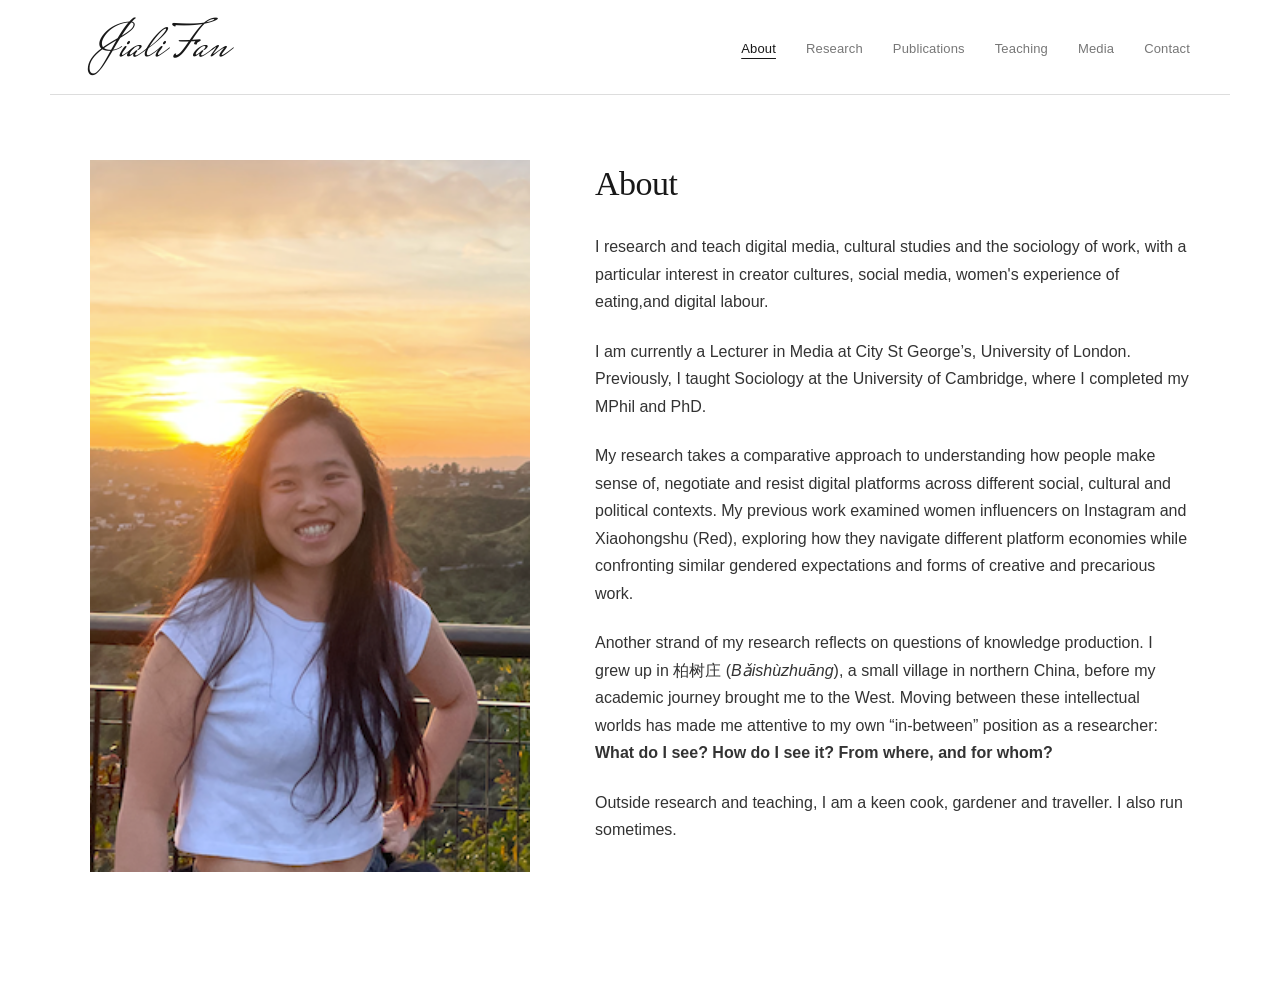
==== commit 5f4c296b: "Update index.html" ====
--- a/index.html
+++ b/index.html
@@ -40,11 +40,15 @@
   <p>
     I research and teach digital media, cultural studies and the sociology of work,
     with a particular interest in creator cultures, social media, women's experience of eating,and digital labour.
+  
+  </p>
+      
+<p>
     I am currently a Lecturer in Media at City St George’s, University of London.
     Previously, I taught Sociology at the University of Cambridge, where I completed
     my MPhil and PhD.
   </p>
-
+      
   <p>
     My research takes a comparative approach to understanding how people make sense of, 
     negotiate and resist digital platforms across different social, cultural and political contexts. 
@@ -57,8 +61,8 @@
   <p>
     Another strand of my research reflects on questions of knowledge production.
     I grew up in 柏树庄 (<em>Bǎishùzhuāng</em>), a small village in northern China,
-    before my academic journey brought me to the West. Moving between these worlds
-    has made me increasingly attentive to my own “in-between” position as a researcher:
+    before my academic journey brought me to the West. Moving between these intellectual worlds
+    has made me attentive to my own “in-between” position as a researcher:
     <strong>What do I see? How do I see it? From where, and for whom?</strong>
   </p>
 
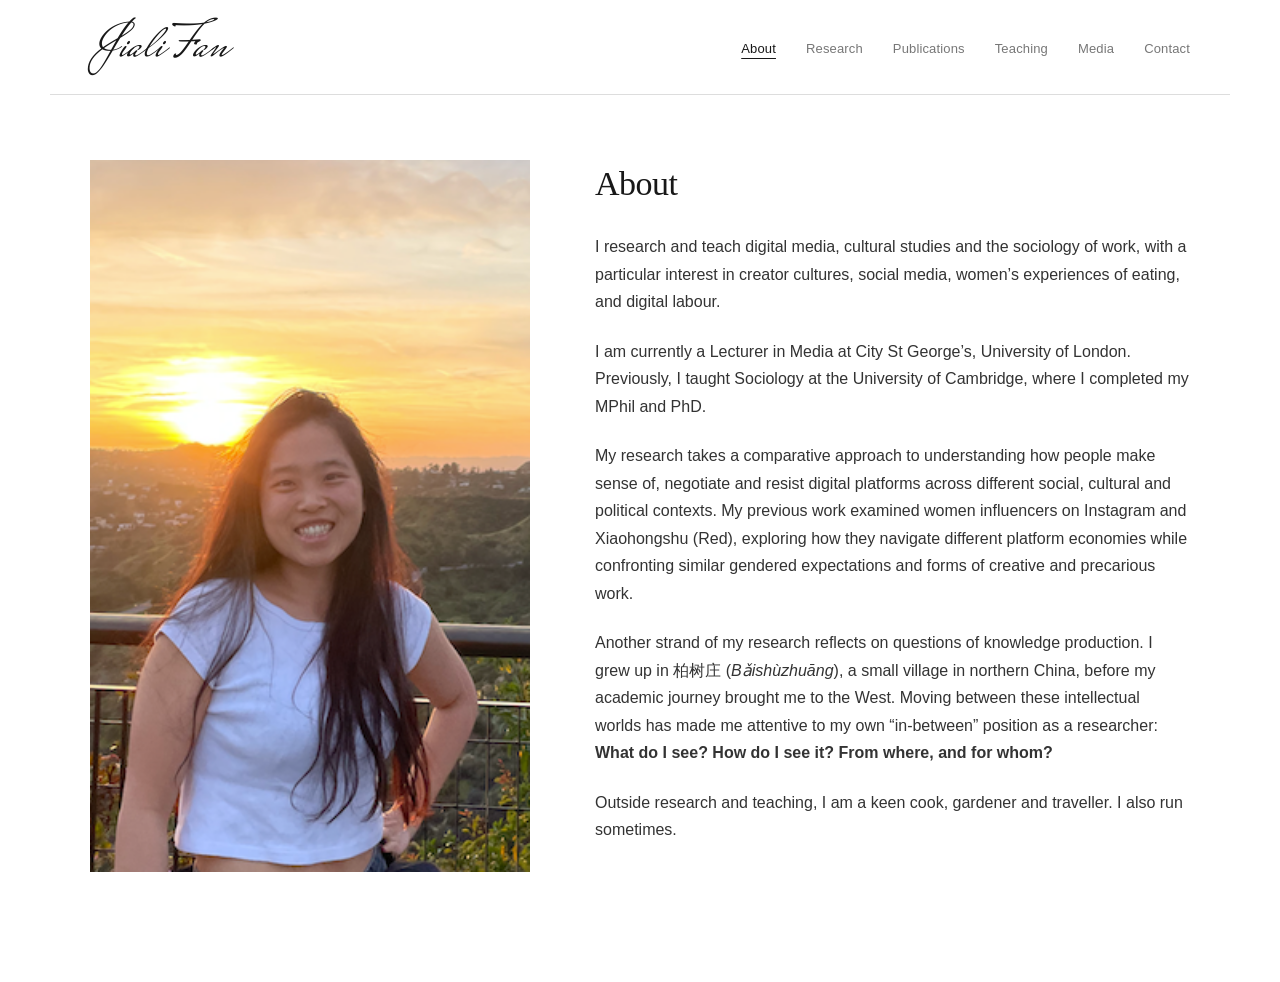
==== commit c581d08b: "Update index.html" ====
--- a/index.html
+++ b/index.html
@@ -38,16 +38,16 @@
   <h1>About</h1>
 
   <p>
-    I research and teach digital media, cultural studies and the sociology of work,
-    with a particular interest in creator cultures, social media, women's experience of eating,and digital labour.
-  
-  </p>
-      
+  I research and teach digital media, cultural studies and the sociology of work,
+  with a particular interest in creator cultures, social media, women’s experiences
+  of eating, and digital labour.
+</p>
+
 <p>
-    I am currently a Lecturer in Media at City St George’s, University of London.
-    Previously, I taught Sociology at the University of Cambridge, where I completed
-    my MPhil and PhD.
-  </p>
+  I am currently a Lecturer in Media at City St George’s, University of London.
+  Previously, I taught Sociology at the University of Cambridge, where I completed
+  my MPhil and PhD.
+</p>
       
   <p>
     My research takes a comparative approach to understanding how people make sense of, 
